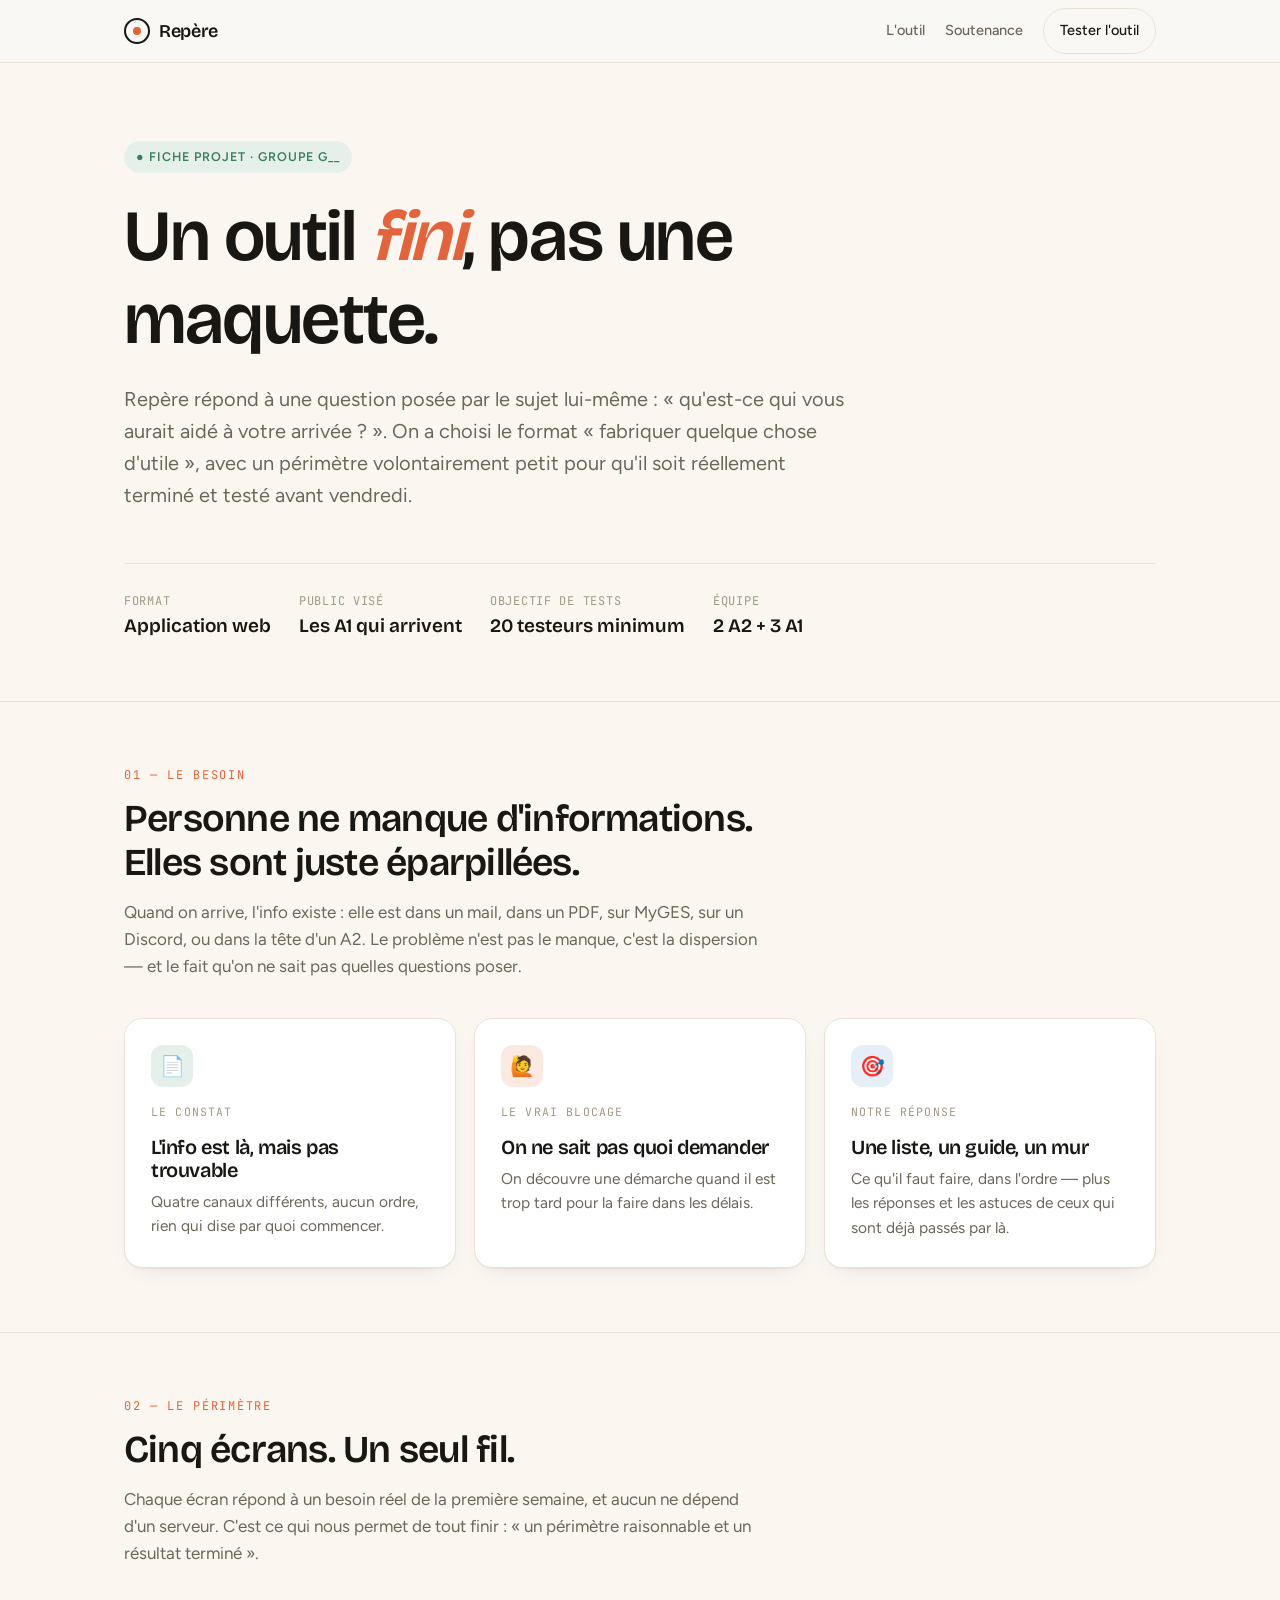
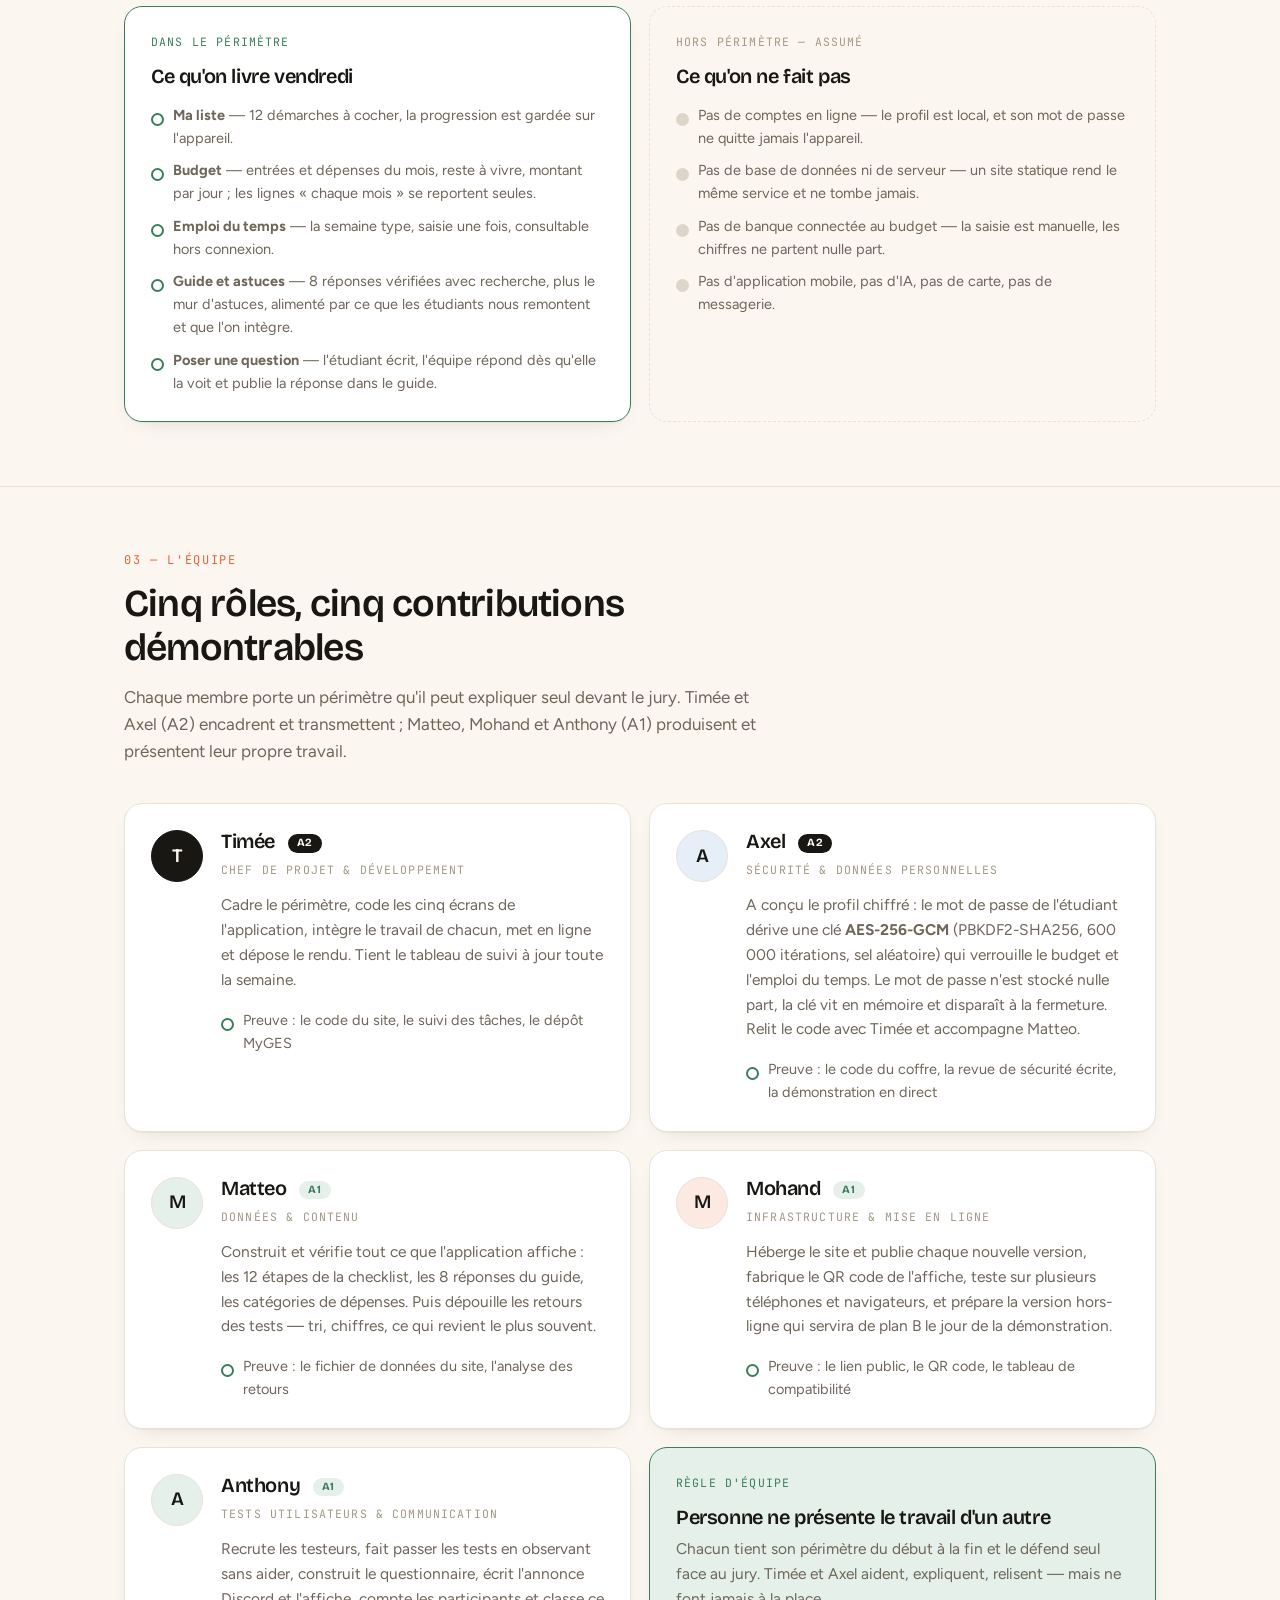
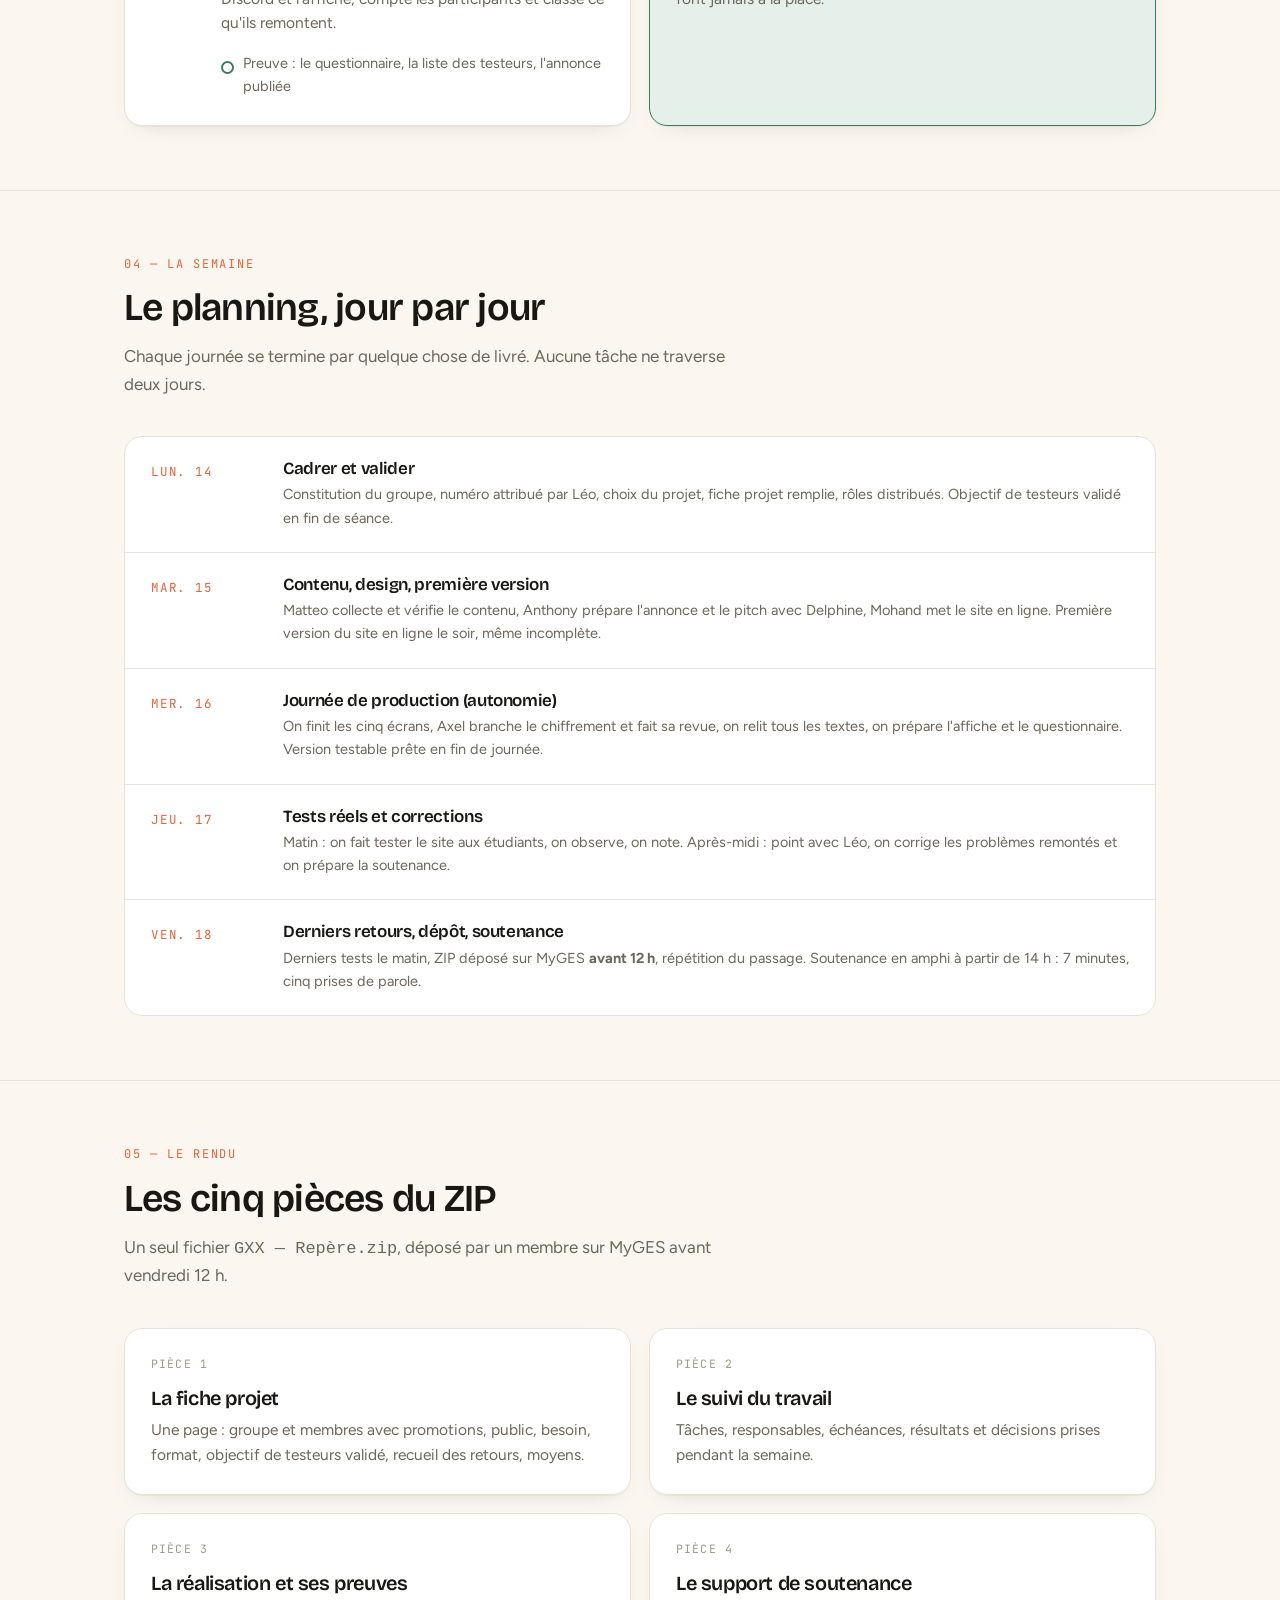
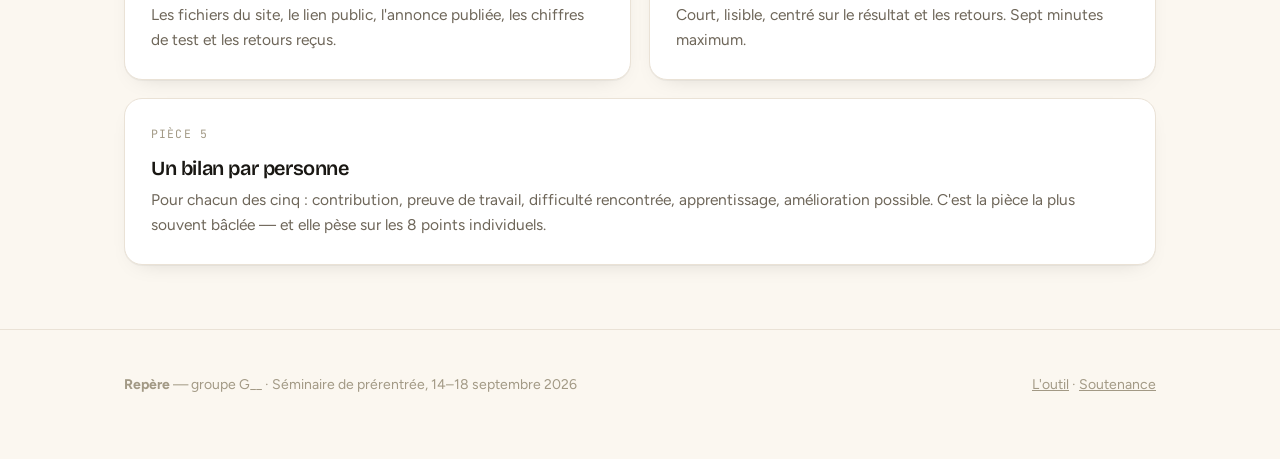
==== repere/projet.html @ a80b4941 "Ajoute Repère, l'application de prérentrée du groupe Cinq écrans : checklist de rentrée, budget, emp" ====
<!doctype html>
<html lang="fr">
<head>
<meta charset="utf-8">
<meta name="viewport" content="width=device-width, initial-scale=1">
<title>Repère — le projet</title>
<link rel="preconnect" href="https://fonts.googleapis.com">
<link rel="preconnect" href="https://fonts.gstatic.com" crossorigin>
<link href="https://fonts.googleapis.com/css2?family=Bricolage+Grotesque:opsz,wght@12..96,500;12..96,600;12..96,700&family=Figtree:wght@400;500;600;700&family=Caveat:wght@500;600&family=JetBrains+Mono:wght@400;500&display=swap" rel="stylesheet">
<link rel="stylesheet" href="style.css">
<link rel="icon" href="data:image/svg+xml,<svg xmlns='http://www.w3.org/2000/svg' viewBox='0 0 32 32'><circle cx='16' cy='16' r='13' fill='none' stroke='%23191713' stroke-width='3'/><circle cx='16' cy='16' r='5' fill='%23E2643C'/></svg>">
</head>
<body>

<nav class="nav">
  <div class="wrap nav-in">
    <a class="logo" href="index.html"><span class="logo-mark"><i></i></span>Repère</a>
    <div class="nav-links">
      <a class="link" href="index.html">L'outil</a>
      <a class="link" href="soutenance.html">Soutenance</a>
      <a class="btn ghost" href="index.html#outil">Tester l'outil</a>
    </div>
  </div>
</nav>

<header class="hero">
  <div class="wrap">
    <span class="tag">● Fiche projet · Groupe G__</span>
    <h1>Un outil <em>fini</em>, pas une maquette.</h1>
    <p class="lead">Repère répond à une question posée par le sujet lui-même : « qu'est-ce qui vous aurait aidé
      à votre arrivée ? ». On a choisi le format « fabriquer quelque chose d'utile », avec un périmètre
      volontairement petit pour qu'il soit réellement terminé et testé avant vendredi.</p>
    <div class="hero-meta">
      <div><span>Format</span><strong>Application web</strong></div>
      <div><span>Public visé</span><strong>Les A1 qui arrivent</strong></div>
      <div><span>Objectif de tests</span><strong>20 testeurs minimum</strong></div>
      <div><span>Équipe</span><strong>2 A2 + 3 A1</strong></div>
    </div>
  </div>
</header>

<section>
  <div class="wrap">
    <div class="sec-head">
      <span class="sec-num">01 — Le besoin</span>
      <h2>Personne ne manque d'informations. Elles sont juste éparpillées.</h2>
      <p>Quand on arrive, l'info existe : elle est dans un mail, dans un PDF, sur MyGES, sur un Discord,
        ou dans la tête d'un A2. Le problème n'est pas le manque, c'est la dispersion — et le fait
        qu'on ne sait pas quelles questions poser.</p>
    </div>
    <div class="grid g3">
      <div class="card">
        <div class="ico a">📄</div>
        <span class="kicker">Le constat</span>
        <h3>L'info est là, mais pas trouvable</h3>
        <p>Quatre canaux différents, aucun ordre, rien qui dise par quoi commencer.</p>
      </div>
      <div class="card">
        <div class="ico b">🙋</div>
        <span class="kicker">Le vrai blocage</span>
        <h3>On ne sait pas quoi demander</h3>
        <p>On découvre une démarche quand il est trop tard pour la faire dans les délais.</p>
      </div>
      <div class="card">
        <div class="ico c">🎯</div>
        <span class="kicker">Notre réponse</span>
        <h3>Une liste, un guide, un mur</h3>
        <p>Ce qu'il faut faire, dans l'ordre — plus les réponses et les astuces de ceux qui sont déjà passés par là.</p>
      </div>
    </div>
  </div>
</section>

<section>
  <div class="wrap">
    <div class="sec-head">
      <span class="sec-num">02 — Le périmètre</span>
      <h2>Cinq écrans. Un seul fil.</h2>
      <p>Chaque écran répond à un besoin réel de la première semaine, et aucun ne dépend d'un serveur.
        C'est ce qui nous permet de tout finir : « un périmètre raisonnable et un résultat terminé ».</p>
    </div>
    <div class="scope">
      <div class="card in">
        <span class="kicker" style="color:var(--green)">Dans le périmètre</span>
        <h3>Ce qu'on livre vendredi</h3>
        <ul class="ticks">
          <li><strong>Ma liste</strong> — 12 démarches à cocher, la progression est gardée sur l'appareil.</li>
          <li><strong>Budget</strong> — entrées et dépenses du mois, reste à vivre, montant par jour ; les lignes « chaque mois » se reportent seules.</li>
          <li><strong>Emploi du temps</strong> — la semaine type, saisie une fois, consultable hors connexion.</li>
          <li><strong>Guide et astuces</strong> — 8 réponses vérifiées avec recherche, plus le mur d'astuces, alimenté par ce que les étudiants nous remontent et que l'on intègre.</li>
          <li><strong>Poser une question</strong> — l'étudiant écrit, l'équipe répond dès qu'elle la voit et publie la réponse dans le guide.</li>
        </ul>
      </div>
      <div class="card out">
        <span class="kicker">Hors périmètre — assumé</span>
        <h3>Ce qu'on ne fait pas</h3>
        <ul class="ticks no">
          <li>Pas de comptes en ligne — le profil est local, et son mot de passe ne quitte jamais l'appareil.</li>
          <li>Pas de base de données ni de serveur — un site statique rend le même service et ne tombe jamais.</li>
          <li>Pas de banque connectée au budget — la saisie est manuelle, les chiffres ne partent nulle part.</li>
          <li>Pas d'application mobile, pas d'IA, pas de carte, pas de messagerie.</li>
        </ul>
      </div>
    </div>
  </div>
</section>

<section>
  <div class="wrap">
    <div class="sec-head">
      <span class="sec-num">03 — L'équipe</span>
      <h2>Cinq rôles, cinq contributions démontrables</h2>
      <p>Chaque membre porte un périmètre qu'il peut expliquer seul devant le jury. Timée et Axel (A2) encadrent et transmettent ; Matteo, Mohand et Anthony (A1) produisent et présentent leur propre travail.</p>
    </div>
    <div class="grid g2">
      <div class="card"><div class="member">
        <div class="avatar" style="background:var(--ink);color:var(--paper);border-color:var(--ink)">T</div>
        <div><h3>Timée <span class="badge l2">A2</span></h3>
          <span class="kicker">Chef de projet &amp; développement</span>
          <p>Cadre le périmètre, code les cinq écrans de l'application, intègre le travail de chacun,
            met en ligne et dépose le rendu. Tient le tableau de suivi à jour toute la semaine.</p>
          <ul class="ticks"><li>Preuve : le code du site, le suivi des tâches, le dépôt MyGES</li></ul>
        </div></div></div>

      <div class="card"><div class="member">
        <div class="avatar" style="background:var(--blue-soft)">A</div>
        <div><h3>Axel <span class="badge l2">A2</span></h3>
          <span class="kicker">Sécurité &amp; données personnelles</span>
          <p>A conçu le profil chiffré : le mot de passe de l'étudiant dérive une clé
            <strong>AES-256-GCM</strong> (PBKDF2-SHA256, 600 000 itérations, sel aléatoire) qui verrouille
            le budget et l'emploi du temps. Le mot de passe n'est stocké nulle part, la clé vit en mémoire
            et disparaît à la fermeture. Relit le code avec Timée et accompagne Matteo.</p>
          <ul class="ticks"><li>Preuve : le code du coffre, la revue de sécurité écrite, la démonstration en direct</li></ul>
        </div></div></div>

      <div class="card"><div class="member">
        <div class="avatar" style="background:var(--green-soft)">M</div>
        <div><h3>Matteo <span class="badge l1">A1</span></h3>
          <span class="kicker">Données &amp; contenu</span>
          <p>Construit et vérifie tout ce que l'application affiche : les 12 étapes de la checklist,
            les 8 réponses du guide, les catégories de dépenses. Puis dépouille les retours des tests —
            tri, chiffres, ce qui revient le plus souvent.</p>
          <ul class="ticks"><li>Preuve : le fichier de données du site, l'analyse des retours</li></ul>
        </div></div></div>

      <div class="card"><div class="member">
        <div class="avatar" style="background:var(--clay-soft)">M</div>
        <div><h3>Mohand <span class="badge l1">A1</span></h3>
          <span class="kicker">Infrastructure &amp; mise en ligne</span>
          <p>Héberge le site et publie chaque nouvelle version, fabrique le QR code de l'affiche,
            teste sur plusieurs téléphones et navigateurs, et prépare la version hors-ligne qui servira
            de plan B le jour de la démonstration.</p>
          <ul class="ticks"><li>Preuve : le lien public, le QR code, le tableau de compatibilité</li></ul>
        </div></div></div>

      <div class="card"><div class="member">
        <div class="avatar" style="background:var(--green-soft)">A</div>
        <div><h3>Anthony <span class="badge l1">A1</span></h3>
          <span class="kicker">Tests utilisateurs &amp; communication</span>
          <p>Recrute les testeurs, fait passer les tests en observant sans aider, construit le questionnaire,
            écrit l'annonce Discord et l'affiche, compte les participants et classe ce qu'ils remontent.</p>
          <ul class="ticks"><li>Preuve : le questionnaire, la liste des testeurs, l'annonce publiée</li></ul>
        </div></div></div>

      <div class="card" style="background:var(--green-soft);border-color:var(--green)">
        <span class="kicker" style="color:var(--green)">Règle d'équipe</span>
        <h3>Personne ne présente le travail d'un autre</h3>
        <p>Chacun tient son périmètre du début à la fin et le défend seul face au jury.
          Timée et Axel aident, expliquent, relisent — mais ne font jamais à la place.</p>
      </div>
    </div>
  </div>
</section>

<section>
  <div class="wrap">
    <div class="sec-head">
      <span class="sec-num">04 — La semaine</span>
      <h2>Le planning, jour par jour</h2>
      <p>Chaque journée se termine par quelque chose de livré. Aucune tâche ne traverse deux jours.</p>
    </div>
    <div class="steps">
      <div class="step"><div class="when">Lun. 14</div><div>
        <h4>Cadrer et valider</h4>
        <p>Constitution du groupe, numéro attribué par Léo, choix du projet, fiche projet remplie, rôles distribués.
          Objectif de testeurs validé en fin de séance.</p></div></div>
      <div class="step"><div class="when">Mar. 15</div><div>
        <h4>Contenu, design, première version</h4>
        <p>Matteo collecte et vérifie le contenu, Anthony prépare l'annonce et le pitch avec Delphine, Mohand met le site en ligne.
          Première version du site en ligne le soir, même incomplète.</p></div></div>
      <div class="step"><div class="when">Mer. 16</div><div>
        <h4>Journée de production (autonomie)</h4>
        <p>On finit les cinq écrans, Axel branche le chiffrement et fait sa revue, on relit tous les textes, on prépare l'affiche et le questionnaire.
          Version testable prête en fin de journée.</p></div></div>
      <div class="step"><div class="when">Jeu. 17</div><div>
        <h4>Tests réels et corrections</h4>
        <p>Matin : on fait tester le site aux étudiants, on observe, on note. Après-midi : point avec Léo,
          on corrige les problèmes remontés et on prépare la soutenance.</p></div></div>
      <div class="step"><div class="when">Ven. 18</div><div>
        <h4>Derniers retours, dépôt, soutenance</h4>
        <p>Derniers tests le matin, ZIP déposé sur MyGES <strong>avant 12 h</strong>, répétition du passage.
          Soutenance en amphi à partir de 14 h : 7 minutes, cinq prises de parole.</p></div></div>
    </div>
  </div>
</section>

<section>
  <div class="wrap">
    <div class="sec-head">
      <span class="sec-num">05 — Le rendu</span>
      <h2>Les cinq pièces du ZIP</h2>
      <p>Un seul fichier <code>GXX — Repère.zip</code>, déposé par un membre sur MyGES avant vendredi 12 h.</p>
    </div>
    <div class="grid g2">
      <div class="card"><span class="kicker">Pièce 1</span><h3>La fiche projet</h3>
        <p>Une page : groupe et membres avec promotions, public, besoin, format, objectif de testeurs validé, recueil des retours, moyens.</p></div>
      <div class="card"><span class="kicker">Pièce 2</span><h3>Le suivi du travail</h3>
        <p>Tâches, responsables, échéances, résultats et décisions prises pendant la semaine.</p></div>
      <div class="card"><span class="kicker">Pièce 3</span><h3>La réalisation et ses preuves</h3>
        <p>Les fichiers du site, le lien public, l'annonce publiée, les chiffres de test et les retours reçus.</p></div>
      <div class="card"><span class="kicker">Pièce 4</span><h3>Le support de soutenance</h3>
        <p>Court, lisible, centré sur le résultat et les retours. Sept minutes maximum.</p></div>
      <div class="card" style="grid-column:1/-1"><span class="kicker">Pièce 5</span><h3>Un bilan par personne</h3>
        <p>Pour chacun des cinq : contribution, preuve de travail, difficulté rencontrée, apprentissage, amélioration possible.
          C'est la pièce la plus souvent bâclée — et elle pèse sur les 8 points individuels.</p></div>
    </div>
  </div>
</section>

<footer>
  <div class="wrap">
    <div><strong>Repère</strong> — groupe G__ · Séminaire de prérentrée, 14–18 septembre 2026</div>
    <div><a href="index.html">L'outil</a> · <a href="soutenance.html">Soutenance</a></div>
  </div>
</footer>
</body>
</html>
---- repere/style.css ----
/* ========= Repère — design system =========
   Style « Carnet » : papier crème, encre, un vert campus,
   cartes plates à bord fin, pas de gradient, pas de glassmorphism.
   ========================================= */

:root{
  --paper:#FBF7F0;
  --paper-2:#FFFFFF;
  --ink:#191713;
  --ink-2:#6E6659;
  --ink-3:#A29985;
  --line:#EAE2D6;
  --green:#3A7D5C;
  --green-soft:#E4F0E9;
  --clay:#E2643C;
  --clay-soft:#FCEAE2;
  --blue:#3C6E9F;
  --blue-soft:#E6EFF7;
  --r:18px;
  --r-s:12px;
  --shadow:0 1px 0 rgba(20,20,19,.04), 0 8px 24px -16px rgba(20,20,19,.25);
  --mono:"JetBrains Mono", ui-monospace, "SF Mono", Menlo, monospace;
}

*{box-sizing:border-box}
html{scroll-behavior:smooth}
body{
  margin:0;
  background:var(--paper);
  color:var(--ink);
  font-family:"Figtree", -apple-system, BlinkMacSystemFont, "Segoe UI", sans-serif;
  font-size:16px;
  line-height:1.6;
  -webkit-font-smoothing:antialiased;
}
h1,h2,h3,h4{font-family:"Bricolage Grotesque","Figtree",sans-serif;font-weight:600;line-height:1.15;letter-spacing:-.02em;margin:0}
a{color:inherit}
img{max-width:100%}

.wrap{max-width:1080px;margin:0 auto;padding-inline:24px}

/* ---- nav ---- */
.nav{
  position:sticky;top:0;z-index:50;
  background:rgba(250,248,244,.9);
  backdrop-filter:saturate(140%) blur(8px);
  border-bottom:1px solid var(--line);
}
.nav-in{display:flex;align-items:center;gap:24px;height:62px}
.logo{display:flex;align-items:center;gap:9px;font-family:"Bricolage Grotesque",sans-serif;font-weight:600;font-size:18px;text-decoration:none;letter-spacing:-.02em}
.logo-mark{
  width:26px;height:26px;border-radius:50%;
  border:2px solid var(--ink);
  display:grid;place-items:center;flex:none;
}
.logo-mark i{width:8px;height:8px;border-radius:50%;background:var(--clay);display:block}
.nav a.link{text-decoration:none;color:var(--ink-2);font-size:14.5px;font-weight:500}
.nav a.link:hover{color:var(--ink)}
.nav-links{display:flex;gap:20px;margin-left:auto;align-items:center}
.btn{
  display:inline-flex;align-items:center;gap:8px;
  background:var(--ink);color:var(--paper);
  padding:10px 16px;border-radius:999px;
  font-size:14.5px;font-weight:500;text-decoration:none;border:1px solid var(--ink);
  transition:transform .15s ease, background .15s ease;
}
.btn:hover{transform:translateY(-1px)}
.btn.ghost{background:transparent;color:var(--ink);border-color:var(--line)}
.btn.ghost:hover{border-color:var(--ink)}

/* ---- hero ---- */
.hero{padding:78px 0 60px;position:relative;overflow:hidden}
.hero .tag{
  display:inline-flex;align-items:center;gap:8px;
  font-size:12.5px;font-weight:600;letter-spacing:.08em;text-transform:uppercase;
  color:var(--green);background:var(--green-soft);
  padding:6px 12px;border-radius:999px;margin-bottom:22px;
}
.hero h1{font-size:clamp(40px,7vw,72px);max-width:14ch}
.hero h1 em{font-style:italic;font-family:"Bricolage Grotesque",serif;color:var(--clay)}
.hero p.lead{font-size:clamp(17px,2.2vw,20px);color:var(--ink-2);max-width:56ch;margin:22px 0 32px}
.hero-actions{display:flex;gap:12px;flex-wrap:wrap}
.hero-meta{display:flex;gap:28px;flex-wrap:wrap;margin-top:52px;padding-top:28px;border-top:1px solid var(--line)}
.hero-meta div span{display:block;font-family:var(--mono);font-size:12px;letter-spacing:.06em;text-transform:uppercase;color:var(--ink-3)}
.hero-meta div strong{font-family:"Bricolage Grotesque",sans-serif;font-size:19px;font-weight:600}

/* ---- sections ---- */
section{padding:64px 0;border-top:1px solid var(--line)}
.sec-head{margin-bottom:38px;max-width:64ch}
.sec-num{font-family:var(--mono);font-size:12px;letter-spacing:.14em;color:var(--clay);text-transform:uppercase;display:block;margin-bottom:12px}
.sec-head h2{font-size:clamp(27px,4vw,38px)}
.sec-head p{color:var(--ink-2);margin:14px 0 0;font-size:17px}

.grid{display:grid;gap:18px}
.g2{grid-template-columns:repeat(2,1fr)}
.g3{grid-template-columns:repeat(3,1fr)}

.card{
  background:var(--paper-2);
  border:1px solid var(--line);
  border-radius:var(--r);
  padding:26px;
  box-shadow:var(--shadow);
}
.card h3{font-size:20px;margin-bottom:8px}
.card p{color:var(--ink-2);margin:0;font-size:15.5px}
.card .kicker{font-family:var(--mono);font-size:11.5px;letter-spacing:.1em;text-transform:uppercase;color:var(--ink-3);display:block;margin-bottom:14px}

.ico{
  width:42px;height:42px;border-radius:12px;display:grid;place-items:center;
  font-size:20px;margin-bottom:16px;
}
.ico.a{background:var(--green-soft)}
.ico.b{background:var(--clay-soft)}
.ico.c{background:var(--blue-soft)}

ul.ticks{list-style:none;padding:0;margin:16px 0 0;display:grid;gap:9px}
ul.ticks li{position:relative;padding-left:22px;font-size:14.5px;color:var(--ink-2)}
ul.ticks li::before{content:"";position:absolute;left:0;top:9px;width:9px;height:9px;border-radius:50%;border:2px solid var(--green)}
ul.ticks.no li::before{border-color:var(--ink-3);background:var(--ink-3);opacity:.35}

/* ---- équipe ---- */
.member{display:flex;gap:18px;align-items:flex-start}
.avatar{
  width:52px;height:52px;flex:none;border-radius:50%;
  display:grid;place-items:center;font-family:"Bricolage Grotesque",sans-serif;
  font-weight:600;font-size:19px;border:1px solid var(--line);
}
.badge{
  display:inline-block;font-size:11px;font-weight:700;letter-spacing:.06em;
  padding:3px 9px;border-radius:999px;text-transform:uppercase;margin-left:8px;vertical-align:2px;
}
.badge.l2{background:var(--ink);color:var(--paper)}
.badge.l1{background:var(--green-soft);color:var(--green)}

/* ---- planning ---- */
.steps{display:grid;gap:0;border:1px solid var(--line);border-radius:var(--r);overflow:hidden;background:var(--paper-2)}
.step{display:grid;grid-template-columns:110px 1fr;gap:22px;padding:22px 26px;border-bottom:1px solid var(--line)}
.step:last-child{border-bottom:0}
.step .when{font-family:var(--mono);font-size:12.5px;color:var(--clay);text-transform:uppercase;letter-spacing:.06em;padding-top:3px}
.step h4{font-size:17px;margin-bottom:5px}
.step p{margin:0;color:var(--ink-2);font-size:14.5px}

/* ---- scope table ---- */
.scope{display:grid;grid-template-columns:1fr 1fr;gap:18px}
.scope .card.in{border-color:var(--green);border-width:1.5px}
.scope .card.out{background:transparent;box-shadow:none;border-style:dashed}

/* ---- footer ---- */
footer{padding:44px 0 64px;border-top:1px solid var(--line);color:var(--ink-3);font-size:14px}
footer .wrap{display:flex;justify-content:space-between;gap:18px;flex-wrap:wrap}

@media(max-width:820px){
  .g3,.g2,.scope{grid-template-columns:1fr}
  .nav-links .link{display:none}
  .step{grid-template-columns:1fr;gap:8px}
  .hero{padding:52px 0 44px}
}

/* ============ Outil : guide / checklist / astuces ============ */
.tabs{display:flex;gap:6px;background:var(--paper-2);border:1px solid var(--line);
  border-radius:999px;padding:5px;margin:0 auto 34px;width:fit-content;max-width:100%;flex-wrap:wrap;justify-content:center}
.tab{border:0;background:transparent;font:inherit;font-size:14.5px;font-weight:500;color:var(--ink-2);
  padding:9px 18px;border-radius:999px;cursor:pointer;transition:all .15s}
.tab:hover{color:var(--ink)}
.tab[aria-selected="true"]{background:var(--ink);color:var(--paper)}
.panel[hidden]{display:none}

/* progression */
.progress-box{background:var(--ink);color:var(--paper);border-radius:var(--r);padding:24px 26px;margin-bottom:26px}
.progress-box .top{display:flex;justify-content:space-between;align-items:baseline;gap:14px;flex-wrap:wrap}
.progress-box h3{font-size:18px;color:var(--paper)}
.progress-box .pct{font-family:"Bricolage Grotesque",sans-serif;font-size:30px;font-weight:600}
.bar{height:8px;border-radius:99px;background:rgba(250,248,244,.18);margin-top:16px;overflow:hidden}
.bar i{display:block;height:100%;background:var(--paper);border-radius:99px;width:0;transition:width .4s ease}
.progress-box small{display:block;margin-top:12px;color:rgba(250,248,244,.65);font-size:13.5px}

/* checklist */
.cl-group{margin-bottom:26px}
.cl-group h4{font-size:13px;letter-spacing:.1em;text-transform:uppercase;color:var(--ink-3);
  font-family:var(--mono);font-weight:500;margin-bottom:12px}
.item{display:flex;gap:14px;align-items:flex-start;background:var(--paper-2);border:1px solid var(--line);
  border-radius:var(--r-s);padding:15px 17px;margin-bottom:9px;cursor:pointer;transition:border-color .15s}
.item:hover{border-color:var(--ink-3)}
.item input{appearance:none;width:21px;height:21px;flex:none;margin-top:1px;border:2px solid var(--line);
  border-radius:6px;cursor:pointer;transition:all .15s;position:relative}
.item input:checked{background:var(--green);border-color:var(--green)}
.item input:checked::after{content:"";position:absolute;left:6px;top:2px;width:5px;height:10px;
  border:solid #fff;border-width:0 2px 2px 0;transform:rotate(45deg)}
.item .txt strong{display:block;font-weight:600;font-size:15.5px}
.item .txt span{font-size:13.5px;color:var(--ink-2)}
.item input:checked ~ .txt strong{text-decoration:line-through;color:var(--ink-3)}
.item input:checked ~ .txt span{opacity:.5}

/* guide */
.q{border:1px solid var(--line);border-radius:var(--r-s);background:var(--paper-2);margin-bottom:10px;overflow:hidden}
.q summary{padding:17px 20px;cursor:pointer;font-weight:600;font-size:16px;list-style:none;
  display:flex;justify-content:space-between;gap:14px;align-items:center}
.q summary::-webkit-details-marker{display:none}
.q summary::after{content:"+";font-family:var(--mono);color:var(--ink-3);font-size:19px;flex:none}
.q[open] summary::after{content:"–"}
.q .body{padding:0 20px 19px;color:var(--ink-2);font-size:15px}
.q .body p{margin:0 0 10px}
.q .body strong{color:var(--ink)}

/* astuces */
.tip{background:var(--paper-2);border:1px solid var(--line);border-radius:var(--r-s);padding:18px 20px;margin-bottom:10px}
.tip p{margin:0 0 10px;font-size:15.5px}
.tip .who{font-family:var(--mono);font-size:12px;color:var(--ink-3);letter-spacing:.04em}
.tip .cat{display:inline-block;font-size:11px;font-weight:700;letter-spacing:.06em;text-transform:uppercase;
  background:var(--clay-soft);color:var(--clay);padding:3px 9px;border-radius:999px;margin-bottom:10px}
form.add{background:var(--paper-2);border:1px dashed var(--ink-3);border-radius:var(--r);padding:22px;margin-top:22px}
form.add label{display:block;font-size:13px;font-weight:600;margin-bottom:6px}
form.add input,form.add textarea,form.add select{width:100%;font:inherit;font-size:15px;padding:11px 13px;
  border:1px solid var(--line);border-radius:10px;background:var(--paper);margin-bottom:14px;color:var(--ink)}
form.add textarea{min-height:80px;resize:vertical}
form.add input:focus,form.add textarea:focus,form.add select:focus{outline:2px solid var(--green);outline-offset:1px;border-color:transparent}
.note{font-size:13.5px;color:var(--ink-3);margin-top:12px}
.empty{text-align:center;color:var(--ink-3);padding:34px 0;font-size:15px}
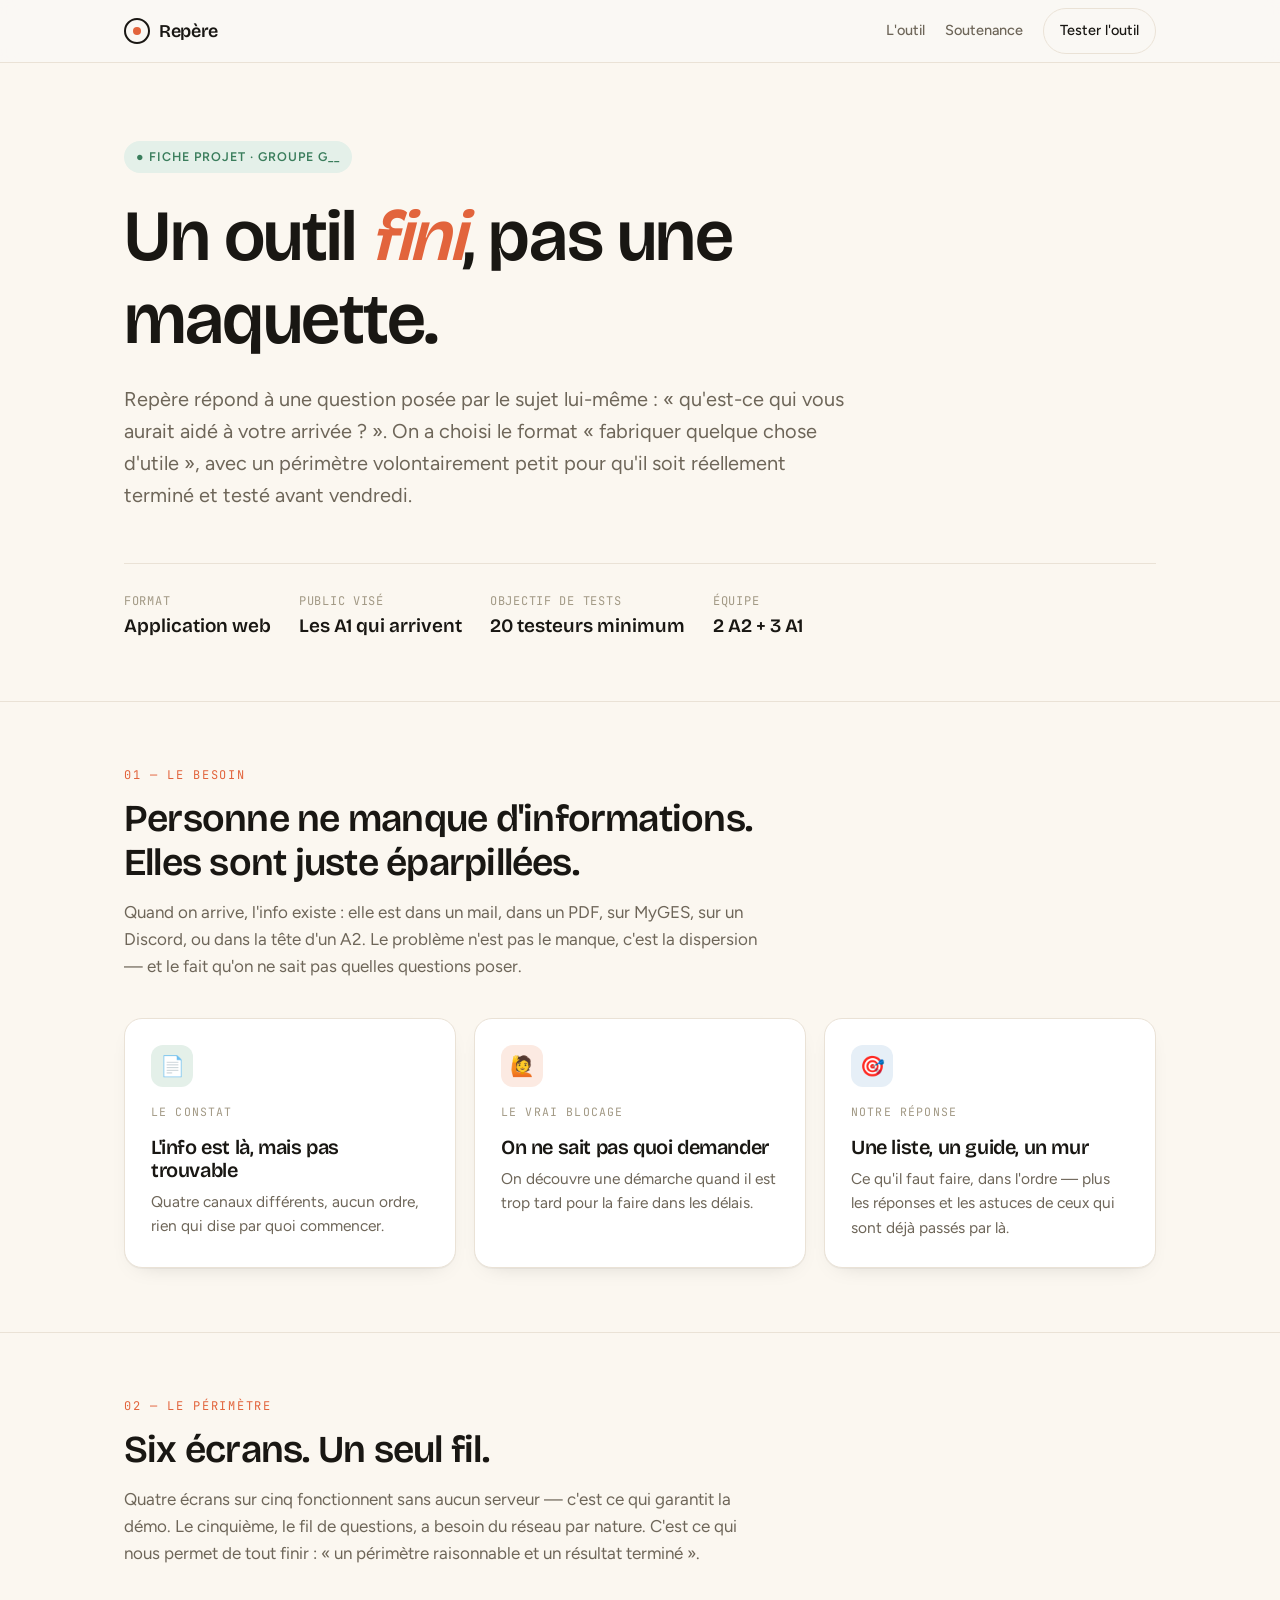
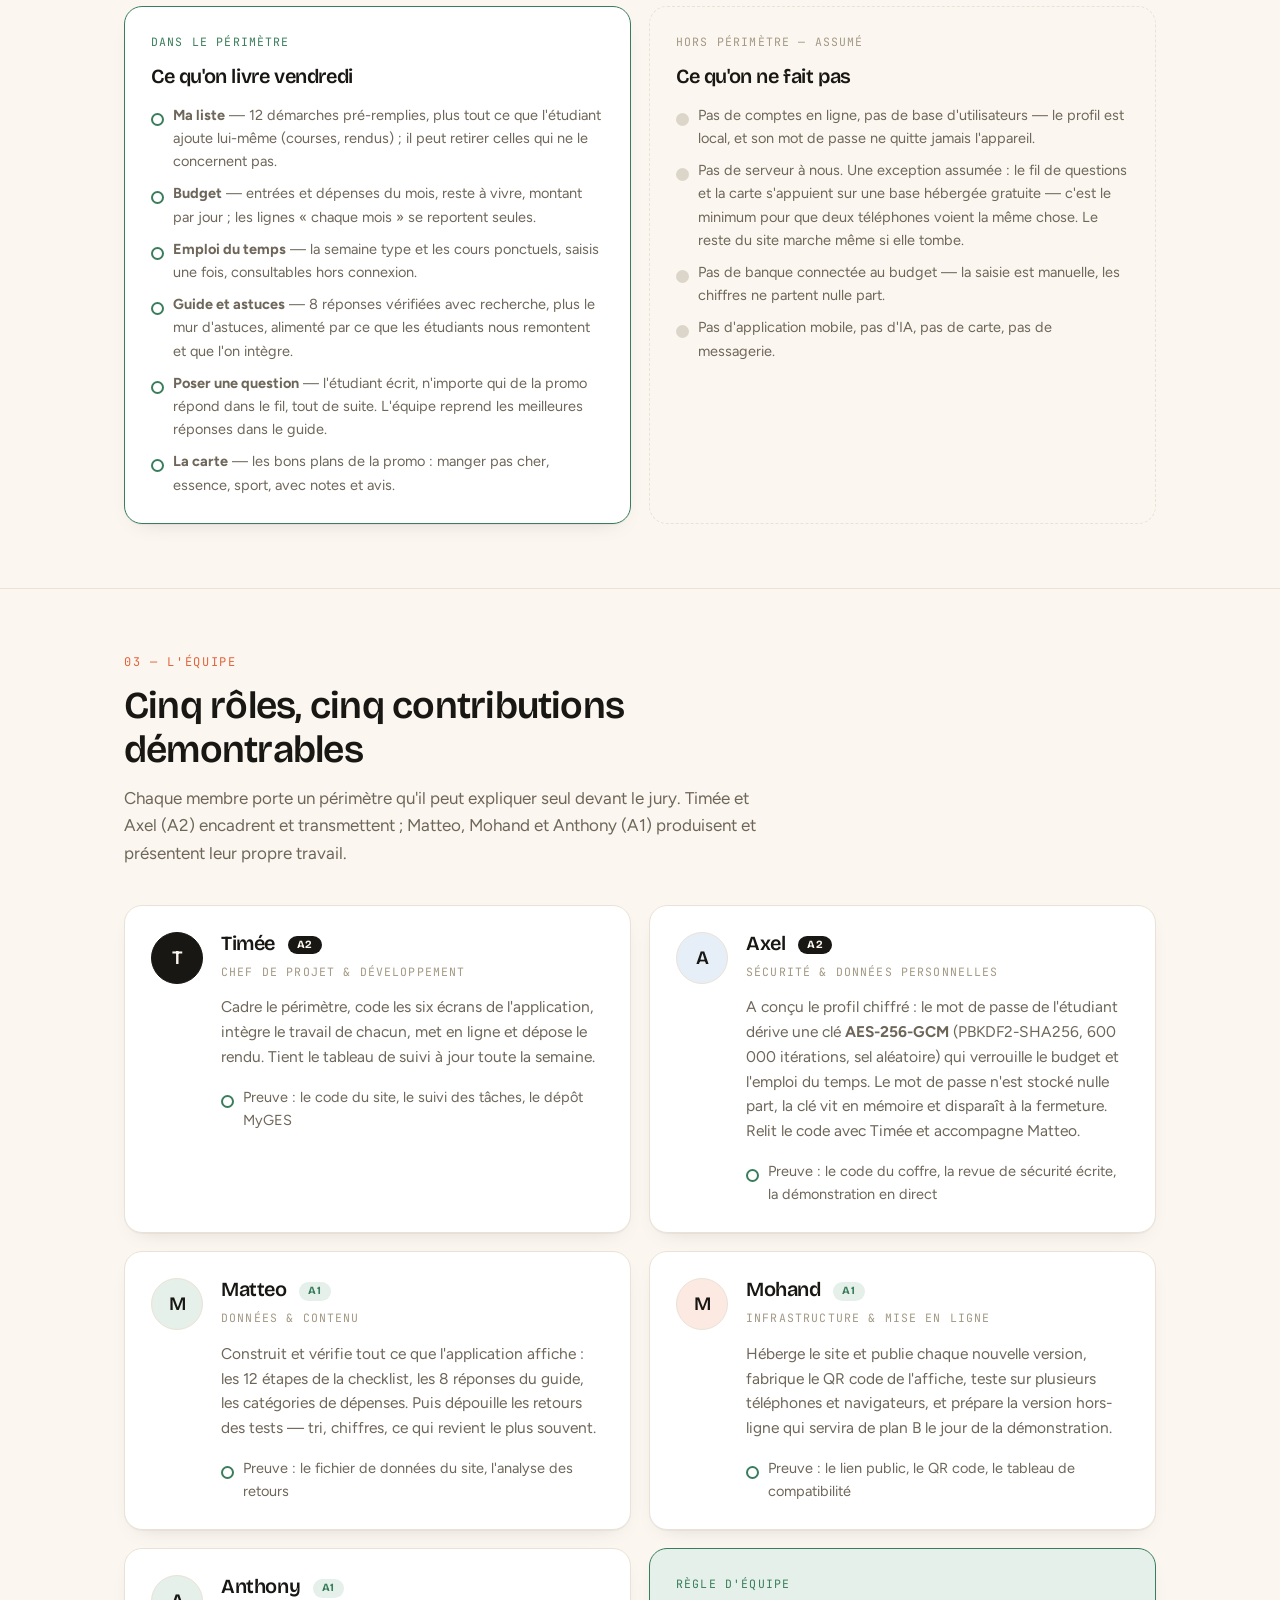
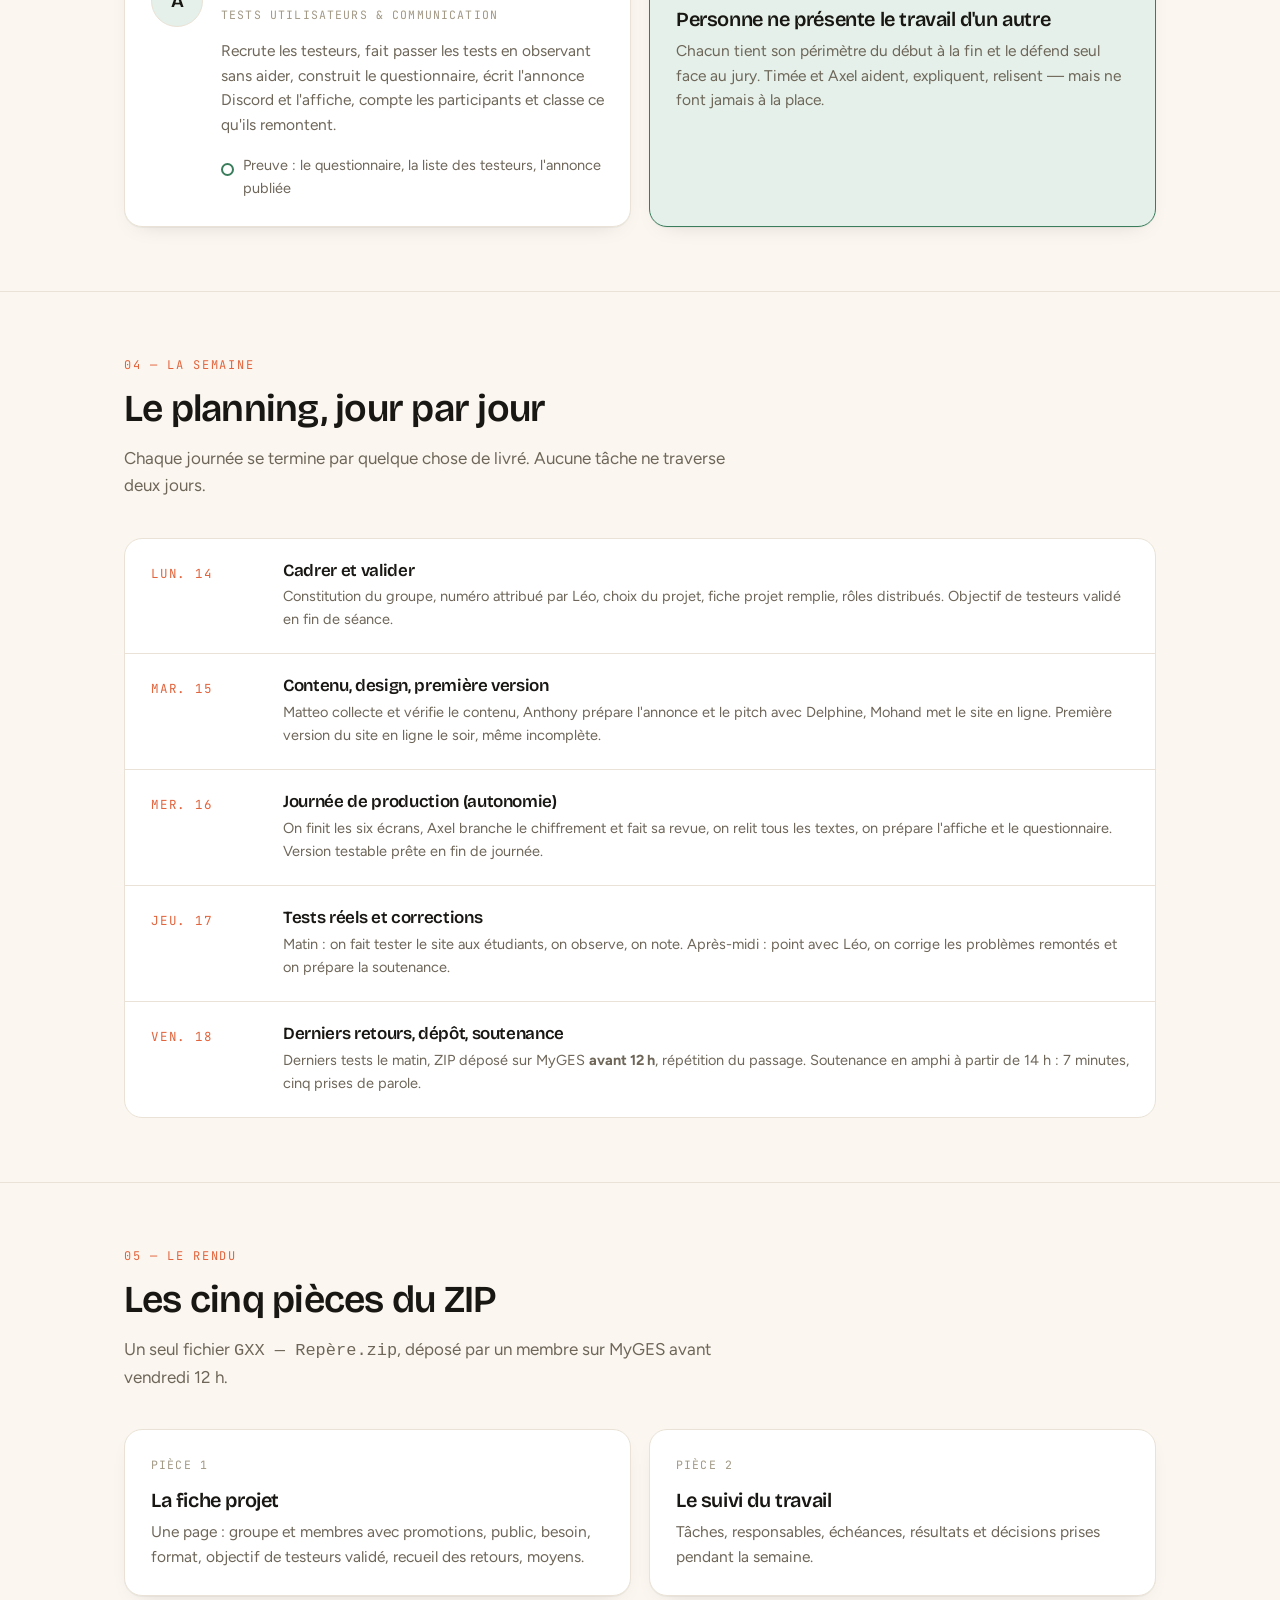
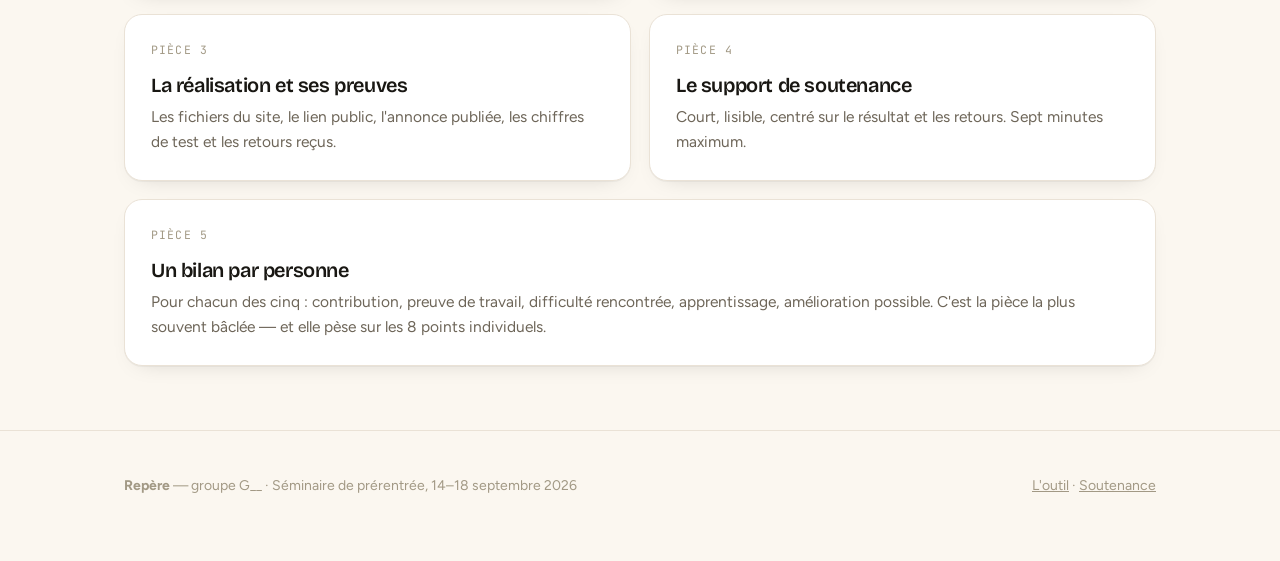
==== commit 40f7f469: "Audit : dire la vérité sur ce qui est public, encadrer les écritures, cache hors connexion L'app et " ====
--- a/repere/projet.html
+++ b/repere/projet.html
@@ -75,8 +75,8 @@
   <div class="wrap">
     <div class="sec-head">
       <span class="sec-num">02 — Le périmètre</span>
-      <h2>Cinq écrans. Un seul fil.</h2>
-      <p>Chaque écran répond à un besoin réel de la première semaine, et aucun ne dépend d'un serveur.
+      <h2>Six écrans. Un seul fil.</h2>
+      <p>Quatre écrans sur cinq fonctionnent sans aucun serveur — c'est ce qui garantit la démo. Le cinquième, le fil de questions, a besoin du réseau par nature.
         C'est ce qui nous permet de tout finir : « un périmètre raisonnable et un résultat terminé ».</p>
     </div>
     <div class="scope">
@@ -84,19 +84,20 @@
         <span class="kicker" style="color:var(--green)">Dans le périmètre</span>
         <h3>Ce qu'on livre vendredi</h3>
         <ul class="ticks">
-          <li><strong>Ma liste</strong> — 12 démarches à cocher, la progression est gardée sur l'appareil.</li>
+          <li><strong>Ma liste</strong> — 12 démarches pré-remplies, plus tout ce que l'étudiant ajoute lui-même (courses, rendus) ; il peut retirer celles qui ne le concernent pas.</li>
           <li><strong>Budget</strong> — entrées et dépenses du mois, reste à vivre, montant par jour ; les lignes « chaque mois » se reportent seules.</li>
-          <li><strong>Emploi du temps</strong> — la semaine type, saisie une fois, consultable hors connexion.</li>
+          <li><strong>Emploi du temps</strong> — la semaine type et les cours ponctuels, saisis une fois, consultables hors connexion.</li>
           <li><strong>Guide et astuces</strong> — 8 réponses vérifiées avec recherche, plus le mur d'astuces, alimenté par ce que les étudiants nous remontent et que l'on intègre.</li>
-          <li><strong>Poser une question</strong> — l'étudiant écrit, l'équipe répond dès qu'elle la voit et publie la réponse dans le guide.</li>
+          <li><strong>Poser une question</strong> — l'étudiant écrit, n'importe qui de la promo répond dans le fil, tout de suite. L'équipe reprend les meilleures réponses dans le guide.</li>
+          <li><strong>La carte</strong> — les bons plans de la promo : manger pas cher, essence, sport, avec notes et avis.</li>
         </ul>
       </div>
       <div class="card out">
         <span class="kicker">Hors périmètre — assumé</span>
         <h3>Ce qu'on ne fait pas</h3>
         <ul class="ticks no">
-          <li>Pas de comptes en ligne — le profil est local, et son mot de passe ne quitte jamais l'appareil.</li>
-          <li>Pas de base de données ni de serveur — un site statique rend le même service et ne tombe jamais.</li>
+          <li>Pas de comptes en ligne, pas de base d'utilisateurs — le profil est local, et son mot de passe ne quitte jamais l'appareil.</li>
+          <li>Pas de serveur à nous. Une exception assumée : le fil de questions et la carte s'appuient sur une base hébergée gratuite — c'est le minimum pour que deux téléphones voient la même chose. Le reste du site marche même si elle tombe.</li>
           <li>Pas de banque connectée au budget — la saisie est manuelle, les chiffres ne partent nulle part.</li>
           <li>Pas d'application mobile, pas d'IA, pas de carte, pas de messagerie.</li>
         </ul>
@@ -117,7 +118,7 @@
         <div class="avatar" style="background:var(--ink);color:var(--paper);border-color:var(--ink)">T</div>
         <div><h3>Timée <span class="badge l2">A2</span></h3>
           <span class="kicker">Chef de projet &amp; développement</span>
-          <p>Cadre le périmètre, code les cinq écrans de l'application, intègre le travail de chacun,
+          <p>Cadre le périmètre, code les six écrans de l'application, intègre le travail de chacun,
             met en ligne et dépose le rendu. Tient le tableau de suivi à jour toute la semaine.</p>
           <ul class="ticks"><li>Preuve : le code du site, le suivi des tâches, le dépôt MyGES</li></ul>
         </div></div></div>
@@ -190,7 +191,7 @@
           Première version du site en ligne le soir, même incomplète.</p></div></div>
       <div class="step"><div class="when">Mer. 16</div><div>
         <h4>Journée de production (autonomie)</h4>
-        <p>On finit les cinq écrans, Axel branche le chiffrement et fait sa revue, on relit tous les textes, on prépare l'affiche et le questionnaire.
+        <p>On finit les six écrans, Axel branche le chiffrement et fait sa revue, on relit tous les textes, on prépare l'affiche et le questionnaire.
           Version testable prête en fin de journée.</p></div></div>
       <div class="step"><div class="when">Jeu. 17</div><div>
         <h4>Tests réels et corrections</h4>
